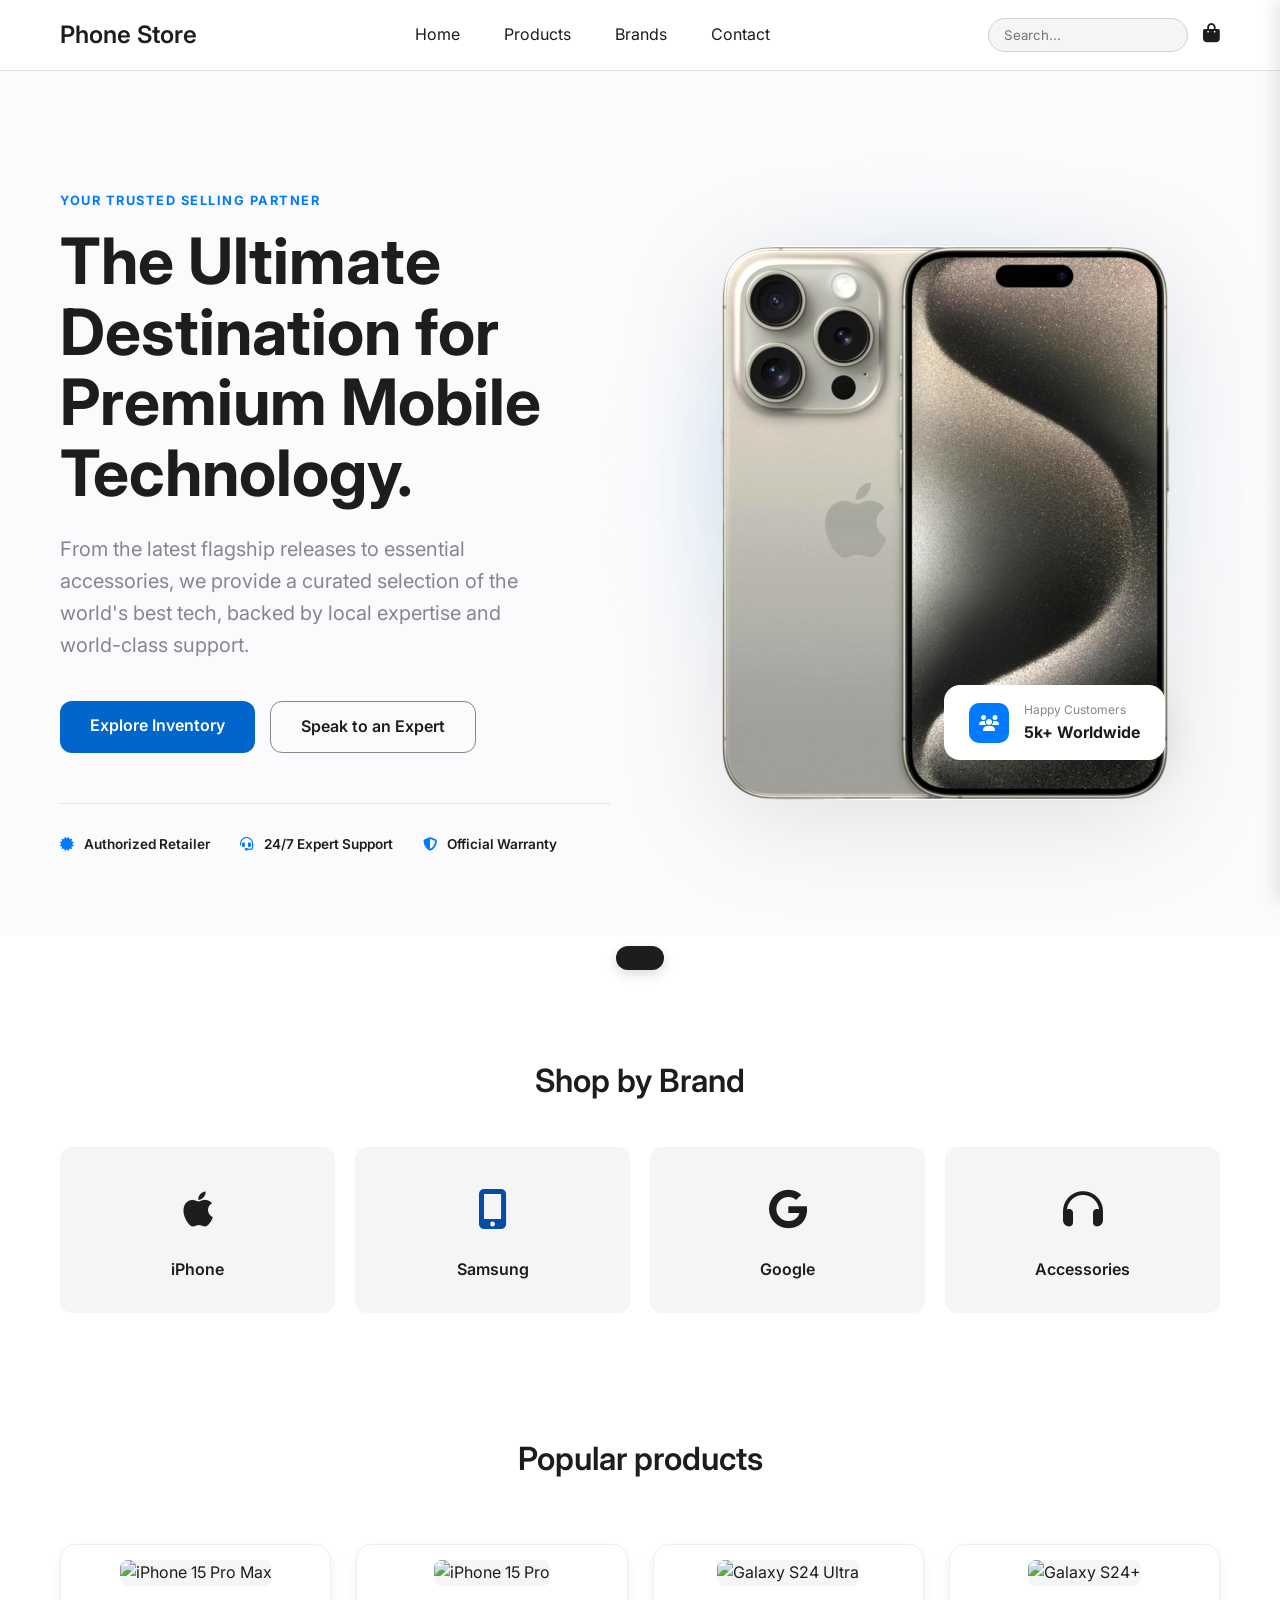
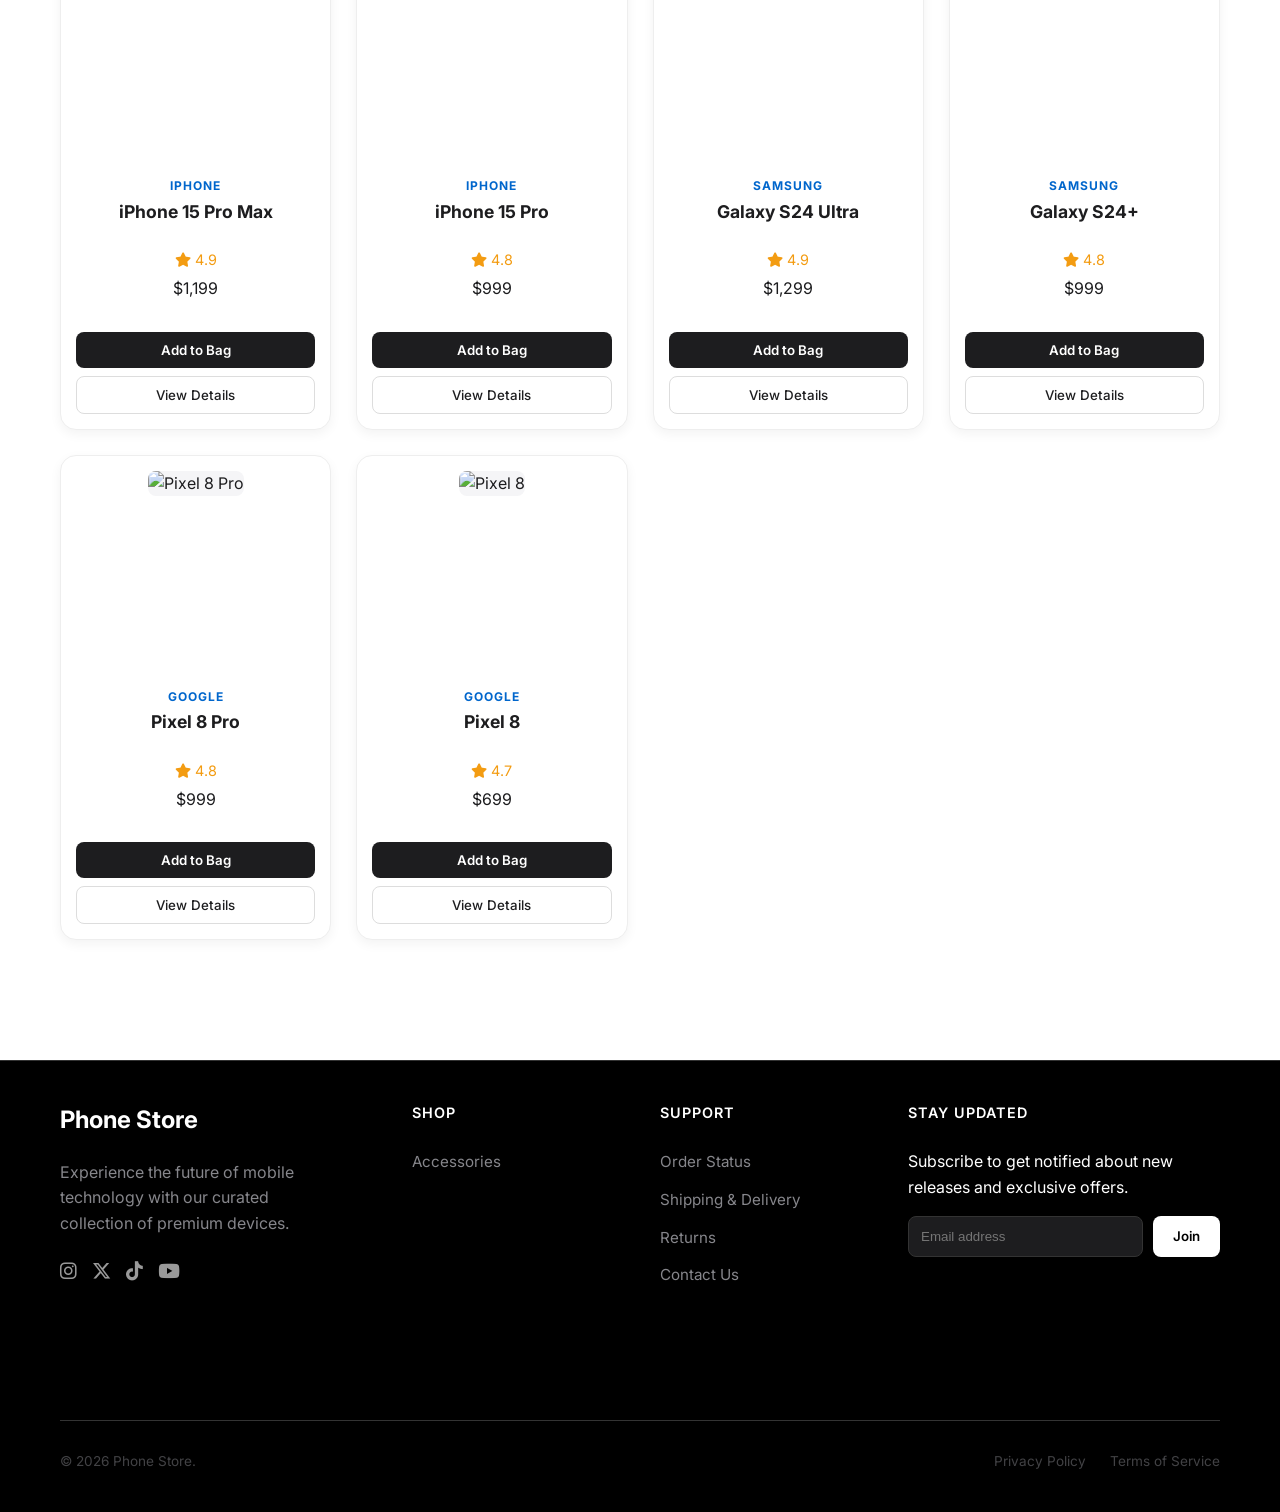
==== index.html @ 2d751ac6 "Add files via upload" ====
<!DOCTYPE html>
<html lang="en">
<head>
    <meta charset="UTF-8">
    <meta name="viewport" content="width=device-width, initial-scale=1.0">
    <title>Phone Store | Premium Mobile Store</title>
    <link href="https://fonts.googleapis.com/css2?family=Inter:wght@400;600&display=swap" rel="stylesheet">
    <link rel="stylesheet" href="https://cdnjs.cloudflare.com/ajax/libs/font-awesome/6.4.0/css/all.min.css">
    <link rel="stylesheet" href="style.css">
</head>
<body>

<nav class="navbar">
    <div class="nav-container">
        <h1 class="logo" onclick="window.location.href='index.html'" style="cursor:pointer;">Phone Store</h1>
        
        <div class="nav-links-wrapper" id="navLinks">
            <a href="index.html">Home</a>
            <a href="catalog.html">Products</a>
            <a href="#brands-section">Brands</a>
				<a href="contact.html">Contact</a>
        </div>

        <div class="nav-icons" style="display: flex; align-items: center; gap: 15px;">
            <div class="search-container">
                <input type="text" placeholder="Search..." onkeyup="handleLiveSearch(this.value)">
                <div id="searchDropdown" class="search-dropdown"></div>
            </div>
            
            <div class="nav-icons" style="display: flex; align-items: center; gap: 15px;">
    <div class="cart-icon" onclick="toggleCart()" style="cursor: pointer; position: relative;">
        <i class="fa-solid fa-bag-shopping" style="font-size: 1.2rem;"></i>
        <span id="cart-count" class="badge">0</span>
    </div>

    <div class="menu-toggle" onclick="toggleMobileMenu()" style="cursor: pointer;">
        <i class="fa-solid fa-bars" style="font-size: 1.2rem;"></i>
    </div>
</div>
        </div>
    </div>
</nav>

    <header class="hero">
    <div class="container hero-wrapper">
        <div class="hero-content">
            <span class="hero-tag">Your Trusted Selling Partner</span>
            <h1>The Ultimate Destination for Premium Mobile Technology.</h1>
            <p>From the latest flagship releases to essential accessories, we provide a curated selection of the world's best tech, backed by local expertise and world-class support.</p>
            
            <div class="hero-btns">
                <a href="catalog.html" class="btn btn-blue">Explore Inventory</a>
                <a href="contact.html" class="btn btn-outline">Speak to an Expert</a>
            </div>

            <div class="hero-stats">
                <div class="stat-item">
                    <i class="fa-solid fa-certificate"></i>
                    <span>Authorized Retailer</span>
                </div>
                <div class="stat-item">
                    <i class="fa-solid fa-headset"></i>
                    <span>24/7 Expert Support</span>
                </div>
                <div class="stat-item">
                    <i class="fa-solid fa-shield-halved"></i>
                    <span>Official Warranty</span>
                </div>
            </div>
        </div>

        <div class="hero-image">
            <div class="image-bg-blob"></div>
           <img src="slazzer-preview-hz7qc.png" alt="Premium Tech Store Experience" style="border-radius:34px">
            
            <div class="floating-card">
                <div class="card-icon"><i class="fa-solid fa-users"></i></div>
                <div>
                    <p class="card-label">Happy Customers</p>
                    <p class="card-val">5k+ Worldwide</p>
                </div>
            </div>
        </div>
    </div>
</header>

<section class="brands-section" id="brands-section">
    <div class="container">
        <h2 class="section-title">Shop by Brand</h2>
        <div class="brand-grid">
            <div class="brand-card" onclick="filterByBrand('iPhone')">
                <div class="brand-logo">
                    <i class="fa-brands fa-apple"></i>
                </div>
                <span>iPhone</span>
            </div>

            <div class="brand-card" onclick="filterByBrand('Samsung')">
                <div class="brand-logo">
                    <i class="fa-solid fa-mobile-screen-button" style="color: #034ea2;"></i>
                </div>
                <span>Samsung</span>
            </div>

            <div class="brand-card" onclick="filterByBrand('Google')">
                <div class="brand-logo">
                    <i class="fa-brands fa-google"></i>
                </div>
                <span>Google</span>
            </div>

            <div class="brand-card" onclick="filterByBrand('Wearable')">
    <div class="brand-logo">
        <i class="fa-solid fa-headphones"></i>
    </div>
    <span>Accessories</span>
</div>
        </div>
    </div>
</section>
    

<section id="catalog" class="best-sellers container">
    <h2 class="section-title">Popular products</h2>
    
    <!--<div class="filter-bar" style="display: flex; gap: 20px; margin-bottom: 40px; align-items: center; justify-content: center; flex-wrap: wrap;">
        <select id="brandSelect" onchange="runAllFilters()" style="padding: 10px; border-radius: 8px;">
            <option value="All">All Brands</option>
            <option value="iPhone">iPhone</option>
            <option value="Samsung">Samsung</option>
            <option value="Google">Google</option>
            <option value="Wearable">Wearables</option>
        </select>
        
        <div class="filter-section" style="padding: 20px; background: var(--secondary-bg); border-radius: var(--border-radius); margin-bottom: 40px;">
    <h3 style="margin-bottom: 15px;">Filter by Price</h3>
    <div style="display: flex; align-items: center; gap: 20px;">
        <input type="range" id="priceRange" min="300" max="1600" value="1600" step="50" 
               style="flex: 1; cursor: pointer;" 
               oninput="filterByPrice(this.value)">
        <span style="font-weight: 600; min-width: 80px;">Max: $<span id="priceValue">1600</span></span>
    </div>
</div>-->	
    </div>

    <div class="product-grid" id="product-grid">
        </div>
</section>

    <!--<section class="promo-banner">
        <div class="container">
            <h2>Holiday Flash Sale</h2>
            <p>Get 50% off PixelGrid Buds with any phone purchase.</p>
            <div class="countdown" id="timer">
                <div class="time-box"><span id="days">00</span><p>Days</p></div>
                <div class="time-box"><span id="hours">00</span><p>Hours</p></div>
                <div class="time-box"><span id="mins">00</span><p>Mins</p></div>
                <div class="time-box"><span id="secs">00</span><p>Secs</p></div>
            </div>
            <button class="btn btn-white">Shop Deals</button>
        </div>
    </section>

    <section class="testimonials container">
        <h2 class="section-title">What Our Customers Say</h2>
        <div class="testimonial-grid">
            <div class="test-card">
                <div class="stars"><i class="fa-solid fa-star"></i><i class="fa-solid fa-star"></i><i class="fa-solid fa-star"></i><i class="fa-solid fa-star"></i><i class="fa-solid fa-star"></i></div>
                <p class="quote">"The PixelGrid Pro X has the best camera I've ever used. Unbelievable battery life."</p>
                <p class="author">- Sarah J.</p>
            </div>
            <div class="test-card">
                <div class="stars"><i class="fa-solid fa-star"></i><i class="fa-solid fa-star"></i><i class="fa-solid fa-star"></i><i class="fa-solid fa-star"></i><i class="fa-solid fa-star"></i></div>
                <p class="quote">"Fast shipping and the 2-year warranty gives me total peace of mind."</p>
                <p class="author">- Michael R.</p>
            </div>
            <div class="test-card">
                <div class="stars"><i class="fa-solid fa-star"></i><i class="fa-solid fa-star"></i><i class="fa-solid fa-star"></i><i class="fa-solid fa-star"></i><i class="fa-solid fa-star"></i></div>
                <p class="quote">"Great customer service. They helped me pick the right model for my needs."</p>
                <p class="author">- Elena W.</p>
            </div>
        </div>
    </section>-->

  <footer class="footer">
    <div class="container">
        <div class="footer-grid">
            <div class="footer-col brand-col">
                <h2 class="footer-logo">Phone Store</h2>
                <p>Experience the future of mobile technology with our curated collection of premium devices.</p>
                <div class="social-links">
                    <a href="#"><i class="fa-brands fa-instagram"></i></a>
                    <a href="#"><i class="fa-brands fa-x-twitter"></i></a>
                    <a href="#"><i class="fa-brands fa-tiktok"></i></a>
                    <a href="#"><i class="fa-brands fa-youtube"></i></a>
                </div>
            </div>

            <div class="footer-col">
                <h4>Shop</h4>
                <ul>
                    <li><a href="catalog.html?brand=Wearable">Accessories</a></li>
                </ul>
            </div>

            <div class="footer-col">
                <h4>Support</h4>
                <ul>
                    <li><a href="#">Order Status</a></li>
                    <li><a href="#">Shipping & Delivery</a></li>
                    <li><a href="#">Returns</a></li>
                    <li><a href="contact.html">Contact Us</a></li>
                </ul>
            </div>

            <div class="footer-col newsletter-col">
                <h4>Stay Updated</h4>
                <p>Subscribe to get notified about new releases and exclusive offers.</p>
                <form class="newsletter-form">
                    <input type="email" placeholder="Email address" required>
                    <button type="submit">Join</button>
                </form>
            </div>
        </div>

        <div class="footer-bottom">
            <div class="footer-copy">
                &copy; 2026 Phone Store.
            </div>
            <div class="footer-legal">
                <a href="#">Privacy Policy</a>
                <a href="#">Terms of Service</a>
            </div>
        </div>
    </div>
</footer>

	 <div id="toastNotification" class="toast"></div>

	 <div id="cartSidebar" class="cart-sidebar">
    <div class="cart-header">
        <h3>Your Bag</h3>
        <button class="close-btn" onclick="toggleCart()"><i class="fa-solid fa-xmark" style="font-size: 1.2rem;"></i></button>
    </div>
    
    <div id="cartItems" class="cart-items-container">
        </div>

    <div class="cart-footer">
        <div class="cart-total">
            <span>Total:</span>
            <span id="cartTotalValue">$0.00</span>
        </div>
		  
		  
    <button onclick="clearCart()" class="clear-btn" style="">
        Clear Bag
    </button>
    
    <button class="btn-whatsapp" onclick="checkoutWhatsApp()">
        <i class="fa-brands fa-whatsapp" style="font-size: 1.2rem;"></i>
        Order via WhatsApp
    </button>
    </div>
</div>
<div id="cartOverlay" class="cart-overlay" onclick="toggleCart()"></div>
<div id="clearCartModal" class="modal-overlay">
    <div class="modal-content">
        <i class="fa-solid fa-trash-can" style="font-size: 40px; color: #ff3b30; margin-bottom: 15px;"></i>
        <h3>Empty your bag?</h3>
        <p>This will remove all items from your current selection.</p>
        <div class="modal-btns">
            <button class="btn-cancel" onclick="closeClearModal()">Cancel</button>
            <button class="btn-confirm-delete" onclick="executeClearCart()">Clear Bag</button>
        </div>
    </div>
</div>
    <script src="script.js"></script>
</body>
</html>
---- style.css ----
/* General Reset */
* {
    margin: 0;
    padding: 0;
    box-sizing: border-box;
}

:root {
    --primary-bg: #FFFFFF;
    --secondary-bg: #F5F5F7;
    --text-primary: #1D1D1F;
    --text-secondary: #86868B;
    --accent: #0066CC;
    --border-radius: 12px;
}

body {
    font-family: 'Inter', sans-serif;
    color: var(--text-primary);
    background-color: var(--primary-bg);
    line-height: 1.6;
}

body > .badge, 
body > #cart-count {
    display: none !important;
}

/* This class will be added to the body via JavaScript */
body.no-scroll {
    overflow: hidden;
    height: 100vh;
}

.container {
    max-width: 1200px;
    margin: 0 auto;
    padding: 0 20px;
}

/* Navigation */
.navbar {
    background: var(--primary-bg);
    border-bottom: 1px solid #e1e1e1;
    position: sticky;
    top: 0;
    z-index: 2000;
}

.nav-container {
    display: flex;
    justify-content: space-between;
    align-items: center;
    height: 70px;
    max-width: 1200px;
    margin: 0 auto;
    padding: 0 20px;
}

.logo {
    font-size: 24px;
    font-weight: 600;
    text-decoration: none;
    color: var(--text-primary);
}

.nav-links {
    display: flex;
    list-style: none;
    gap: 30px;
}

.nav-links a {
    text-decoration: none;
    color: var(--text-primary);
    font-weight: 400;
    font-size: 14px;
    transition: color 0.3s;
}

.nav-links a:hover {
    color: var(--accent);
}

.nav-icons {
    display: flex;
    gap: 20px;
    align-items: center;
}

.nav-icons i {
    font-size: 18px;
    color: var(--text-primary);
}

.hamburger {
    display: none;
    cursor: pointer;
}

.hamburger span {
    display: block;
    width: 25px;
    height: 3px;
    background: var(--text-primary);
    margin: 5px;
}

/* Hero Section */
.hero {
    background-color: var(--secondary-bg);
    padding: 100px 0;
}

.hero-wrapper {
    display: flex;
    align-items: center;
    gap: 50px;
}

.hero-content h1 {
    font-size: 56px;
    line-height: 1.1;
    margin-bottom: 15px;
}

.hero-content h2 {
    font-size: 24px;
    font-weight: 400;
    color: var(--text-secondary);
    margin-bottom: 30px;
}

.hero-btns {
    display: flex;
    gap: 15px;
}

.btn {
    padding: 12px 30px;
    border-radius: var(--border-radius);
    font-weight: 600;
    cursor: pointer;
    transition: 0.3s;
    font-size: 16px;
	 font-family: 'Inter', sans-serif;	
}

.btn-blue {
    background: var(--accent);
    color: #fff;
    border: none;
}

.btn-outline {
    background: transparent;
    border: 1px solid var(--text-secondary);
    color: var(--text-primary);
}

.btn:hover {
    transform: scale(1.03);
}

.hero-image img {
    width: 100%;
    max-width: 500px;
}

/* Trust Bar */
.trust-bar {
    background: var(--secondary-bg);
    padding: 40px 0;
    border-top: 1px solid #e1e1e1;
}

.trust-grid {
    display: grid;
    grid-template-columns: repeat(3, 1fr);
    gap: 20px;
}

.badge {
    display: flex;
    align-items: center;
    gap: 15px;
}

.badge i {
    font-size: 24px;
    color: var(--accent);
}

.badge h3 { font-size: 16px; }
.badge p { font-size: 14px; color: var(--text-secondary); }

/* Categories */
.section-title {
    text-align: center;
    font-size: 32px;
    margin: 60px 0 40px;
}

.category-grid {
    display: grid;
    grid-template-columns: repeat(4, 1fr);
    gap: 20px;
}

.cat-card {
    text-align: center;
    cursor: pointer;
    transition: 0.3s;
}

.cat-img {
    background: var(--secondary-bg);
    height: 120px;
    display: flex;
    align-items: center;
    justify-content: center;
    border-radius: var(--border-radius);
    margin-bottom: 10px;
}

.cat-img i { font-size: 40px; color: var(--text-primary); }

.cat-card:hover { transform: translateY(-5px); }

/* Products */
.product-grid {
    display: grid;
    grid-template-columns: repeat(4, 1fr);
    gap: 25px;
    margin-bottom: 80px;
}

.product-card {
    background: #fff;
    padding: 20px;
    border-radius: var(--border-radius);
    box-shadow: 0 4px 20px rgba(0,0,0,0.05);
    text-align: center;
    transition: 0.3s;
}

.product-card:hover { box-shadow: 0 10px 30px rgba(0,0,0,0.1); }

.product-card img {
    width: 100%;
    border-radius: 8px;
    margin-bottom: 15px;
}

.rating { color: #FFCC00; font-size: 12px; margin-bottom: 5px; }
.rating span { color: var(--text-secondary); margin-left: 5px; }

.price { font-weight: 600; margin-bottom: 15px; }

.btn-add {
    width: 100%;
    padding: 10px;
    border-radius: var(--border-radius);
    background: transparent;
    border: 1px solid var(--accent);
    color: var(--accent);
    font-weight: 600;
    cursor: pointer;
    transition: 0.3s;
	 font-family: 'Inter', sans-serif;
}

.btn-add:hover { background: var(--accent); color: #fff; }

/* Promo Banner */
.promo-banner {
    background: var(--accent);
    color: #fff;
    text-align: center;
    padding: 80px 0;
}

.countdown {
    display: flex;
    justify-content: center;
    gap: 20px;
    margin: 30px 0;
}

.time-box {
    background: #000;
    padding: 15px;
    border-radius: 8px;
    min-width: 80px;
}

.time-box span { font-size: 24px; font-weight: 600; display: block; }
.time-box p { font-size: 12px; text-transform: uppercase; opacity: 0.7; }

.btn-white {
    background: #fff;
    color: var(--accent);
    border: none;
}

/* Testimonials */
.testimonial-grid {
    display: grid;
    grid-template-columns: repeat(3, 1fr);
    gap: 20px;
    margin-bottom: 80px;
}

.test-card {
    background: var(--secondary-bg);
    padding: 30px;
    border-radius: var(--border-radius);
}

.quote { font-style: italic; margin: 15px 0; }
.author { font-weight: 600; }

/* Footer */
.footer {
    background: var(--text-primary);
    color: #fff;
    padding: 80px 0 40px;
}

.footer-grid {
    display: grid;
    grid-template-columns: repeat(4, 1fr);
    gap: 40px;
    padding-bottom: 60px;
}

.footer-col h4 { margin-bottom: 20px; }
.footer-col ul { list-style: none; }
.footer-col ul li { margin-bottom: 10px; }
.footer-col ul li a { color: var(--text-secondary); text-decoration: none; transition: 0.3s; }
.footer-col ul li a:hover { color: #fff; }

.socials { display: flex; gap: 15px; margin-top: 20px; }
.socials i { font-size: 20px; }

.input-group { display: flex; }
.input-group input {
    padding: 10px;
    border: none;
    border-radius: 6px 0 0 6px;
    outline: none;
    width: 100%;
}

.input-group button {
    background: var(--accent);
    color: #fff;
    border: none;
    padding: 10px 15px;
    border-radius: 0 6px 6px 0;
    cursor: pointer;
	     font-family: 'Inter', sans-serif;
}

.copyright {
    text-align: center;
    border-top: 1px solid #333;
    padding-top: 20px;
    color: var(--text-secondary);
    font-size: 14px;
}

/* Chat Widget */
.chat-widget {
    position: fixed;
    bottom: 30px;
    right: 30px;
    width: 60px;
    height: 60px;
    background: var(--accent);
    border-radius: 50%;
    display: flex;
    justify-content: center;
    align-items: center;
    color: #fff;
    font-size: 24px;
    box-shadow: 0 5px 15px rgba(0,102,204,0.3);
    cursor: pointer;
    z-index: 1001;
}

/* Responsiveness */
@media (max-width: 992px) {
    .hero-wrapper { flex-direction: column; text-align: center; }
    .hero-btns { justify-content: center; }
    .product-grid, .category-grid { grid-template-columns: repeat(2, 1fr); }
    .footer-grid { grid-template-columns: repeat(2, 1fr); }
}

@media (max-width: 768px) {
    .nav-links {
        display: none; /* In production, you'd toggle a class here */
        position: absolute;
        top: 70px;
        left: 0;
        width: 100%;
        background: #fff;
        flex-direction: column;
        padding: 20px;
        border-bottom: 1px solid #e1e1e1;
    }
    .nav-links.active { display: flex; }
    .hamburger { display: block; }
    .trust-grid, .testimonial-grid { grid-template-columns: 1fr; }
}

@media (max-width: 480px) {
    .hero-content h1 { font-size: 36px; }
    .product-grid, .category-grid { grid-template-columns: 1fr; }
    .footer-grid { grid-template-columns: 1fr; }
}

/* Ensure the grid expands for 40 items */
.product-grid {
    display: grid;
    grid-template-columns: repeat(auto-fill, minmax(250px, 1fr));
    gap: 30px;
    transition: all 0.4s ease;
}

/* Make sure images in dynamic cards fit perfectly */
.product-card img {
    height: 220px;
    object-fit: contain;
    background: var(--secondary-bg);
    margin-bottom: 15px;
}

.search-container input {
    padding: 8px 15px;
    border-radius: 20px;
    border: 1px solid #d2d2d7;
    background: #f5f5f7;
    width: 200px;
    transition: width 0.3s ease;
    font-family: 'Inter', sans-serif;
}

.search-container input:focus {
    width: 280px;
    outline: none;
    border-color: var(--accent);
}

.search-results-dropdown {
    position: absolute;
    top: 100%;
    left: 0;
    width: 100%;
    background: white;
    border-radius: 8px;
    box-shadow: 0 10px 25px rgba(0,0,0,0.1);
    z-index: 1000;
    max-height: 400px;
    overflow-y: auto;
    display: none; /* Hidden by default */
}

.dropdown-item {
    padding: 10px 15px;
    display: flex;
    align-items: center;
    gap: 10px;
    cursor: pointer;
    border-bottom: 1px solid #f5f5f7;
}

.dropdown-item:hover {
    background: #f5f5f7;
}

.product-grid {
    display: grid;
    grid-template-columns: repeat(auto-fill, minmax(280px, 1fr));
    gap: 30px;
}

/* Ensure the cards look premium */
.product-card {
    background: white;
    border-radius: 12px;
    padding: 20px;
    box-shadow: 0 4px 12px rgba(0,0,0,0.05);
    transition: transform 0.3s ease;
}

.product-card:hover {
    transform: translateY(-5px);
}

.nav-links {
    display: flex;
    list-style: none;
    gap: 20px;
    margin: 0 20px;
}

.nav-links li a {
    text-decoration: none;
    color: var(--text-primary);
    font-weight: 500;
    transition: color 0.3s ease;
}

.nav-links li a:hover {
    color: var(--accent);
}

/* Ensure the container stays aligned */
.nav-container {
    display: flex;
    justify-content: space-between;
    align-items: center;
    max-width: 1200px;
    margin: 0 auto;
    padding: 0 20px;
    height: 70px;
}

.breadcrumbs a:hover {
    color: var(--accent) !important;
    text-decoration: underline !important;
}

/* Optional: Add a subtle animation to the breadcrumb as it loads */
.breadcrumb-container {
    animation: fadeIn 0.5s ease-in;
}

@keyframes fadeIn {
    from { opacity: 0; }
    to { opacity: 1; }
}

.dropdown-item img {
    width: 40px;
    height: 40px;
    object-fit: contain;
}

@media (max-width: 768px) {
    .product-detail-wrapper {
        grid-template-columns: 1fr !important;
        gap: 30px !important;
    }
    #productName {
        font-size: 32px !important;
    }
}

/* Forces the cart badge to be visible and correctly styled */
#cart-count {
    z-index: 10;
    min-width: 18px;
    height: 18px;
    display: flex;
    align-items: center;
    justify-content: center;
    box-shadow: 0 2px 4px rgba(0,0,0,0.2);
}

.nav-icons {
    display: flex;
    align-items: center;
}

/* Sidebar Styles */
.cart-sidebar {
    position: fixed;
    top: 0;
    right: -400px; /* Hidden by default */
    width: 400px;
    height: 100%;
    background: white;
    box-shadow: -5px 0 15px rgba(0,0,0,0.1);
    z-index: 2000;
    transition: 0.3s ease-in-out;
    display: flex;
    flex-direction: column;
}

.cart-sidebar.active {
    right: 0; /* Slide in */
}

.cart-overlay {
    position: fixed;
    top: 0;
    left: 0;
    width: 100%;
    height: 100%;
    background: rgba(0,0,0,0.5);
    display: none;
    z-index: 1999;
}

.cart-overlay.active {
    display: block;
}

@media (max-width: 480px) {
    .cart-sidebar {
        width: 100%; /* Fill the screen on mobile */
        right: -100%;
    }
}

/* Sidebar Internal Layout */
.cart-header { padding: 20px; border-bottom: 1px solid #eee; display: flex; justify-content: space-between; align-items: center; }
.cart-items-container { flex: 1; overflow-y: auto; padding: 20px; }
.cart-footer { padding: 20px; border-top: 1px solid #eee; background: #fafafa; }

.cart-item { display: flex; gap: 15px; margin-bottom: 20px; align-items: center; }
.cart-item img { width: 60px; height: 60px; object-fit: contain; border-radius: 8px; }
.cart-item-info h4 { font-size: 0.9rem; margin-bottom: 5px; }
.remove-item { color: red; font-size: 0.8rem; cursor: pointer; border: none; background: none; }

.checkout-btn {
    width: 100%;
    padding: 15px;
    background: var(--accent);
    color: white;
    border: none;
    border-radius: 8px;
    font-weight: 600;
    cursor: pointer;
    margin-top: 10px;
	 transition:0.2s;
	 font-family: 'Inter', sans-serif;
}

.checkout-btn:hover{
	 transform:scale(1.02)
}

/* Toast Notification Style */
.toast {
    position: fixed;
    bottom: 30px;
    left: 50%;
    transform: translateX(-50%) translateY(100px); /* Hidden below screen */
    background: #1d1d1f; /* Dark premium background */
    color: white;
    padding: 12px 24px;
    border-radius: 50px;
    font-weight: 500;
    box-shadow: 0 4px 12px rgba(0,0,0,0.15);
    z-index: 3000;
    transition: transform 0.4s cubic-bezier(0.175, 0.885, 0.32, 1.275);
    display: flex;
    align-items: center;
    gap: 10px;
}

.cart-item-clickable:hover h4 {
    color: var(--accent);
    text-decoration: underline;
}

.cart-item-clickable:hover img {
    opacity: 0.8;
}

/* Class to show the toast */
.toast.show {
    transform: translateX(-50%) translateY(0);
}

/* This forces the items into a responsive grid instead of a long line */
#product-grid, .product-grid {
    display: grid !important;
    grid-template-columns: repeat(auto-fill, minmax(250px, 1fr));
    gap: 25px;
    padding: 20px 0;
    width: 100%;
}

.modal-overlay {
    position: fixed;
    top: 0;
    left: 0;
    width: 100%;
    height: 100%;
    background: rgba(0, 0, 0, 0.6);
    display: none; /* Hidden by default */
    align-items: center;
    justify-content: center;
    z-index: 4000; /* Higher than sidebar */
    backdrop-filter: blur(4px);
}

.modal-overlay.active { display: flex; }

.modal-content {
    background: white;
    padding: 30px;
    border-radius: 20px;
    width: 90%;
    max-width: 400px;
    text-align: center;
    box-shadow: 0 10px 30px rgba(0,0,0,0.2);
    transform: scale(0.8);
    transition: 0.3s cubic-bezier(0.175, 0.885, 0.32, 1.275);
}

.modal-overlay.active .modal-content { transform: scale(1); }

.modal-btns {
    display: flex;
    gap: 10px;
    margin-top: 25px;
}

.btn-cancel {
    flex: 1;
    padding: 12px;
    border: none;
    background: #eee;
    border-radius: 10px;
    cursor: pointer;
    font-weight: 600;
}

.btn-confirm-delete {
    flex: 1;
    padding: 12px;
    border: none;
    background: #ff3b30;
    color: white;
    border-radius: 10px;
    cursor: pointer;
    font-weight: 600;
}

.chip {
    padding: 8px 16px;
    border: 1px solid #ddd;
    border-radius: 50px;
    font-size: 0.85rem;
    cursor: pointer;
    transition: all 0.2s ease;
    background: white;
}

.chip:hover {
    border-color: #0071e3;
}

.chip.active {
    background: #0071e3;
    color: white;
    border-color: #0071e3;
}

/* Container for the dropdown to add a custom arrow */
.option-group select {
    appearance: none; /* Removes default browser styling */
    -webkit-appearance: none;
    width: 100%;
    padding: 12px 16px;
    font-size: 1rem;
    font-family: inherit;
    color: #1d1d1f;
    background-color: #f5f5f7; /* Light gray background */
    border: 1px solid #d2d2d7;
    border-radius: 12px;
    cursor: pointer;
    background-image: url("data:image/svg+xml,%3Csvg xmlns='http://www.w3.org/2000/svg' width='12' height='12' fill='%2386868b' viewBox='0 0 16 16'%3E%3Cpath d='M7.247 11.14 2.451 5.658C1.885 5.013 2.345 4 3.204 4h9.592a1 1 0 0 1 .753 1.659l-4.796 5.48a1 1 0 0 1-1.506 0z'/%3E%3C/svg%3E");
    background-repeat: no-repeat;
    background-position: calc(100% - 16px) center;
    transition: all 0.2s ease;
}

.option-group select:hover {
    background-color: #e8e8ed;
    border-color: #86868b;
}

.option-group select:focus {
    outline: none;
    border-color: #0071e3; /* Blue border on click */
    box-shadow: 0 0 0 4px rgba(0, 113, 227, 0.1);
}

.btn-whatsapp{
	 width: 100%;
	 padding: 16px;
	 background: #25D366;
	 color: white;
	 border: none;
	 border-radius:7px;
	 font-weight: 700;
	 font-size: 1rem;
	 cursor: pointer;
	 display: flex;
	 align-items: center;
	 justify-content: center;
	 gap: 10px;
	 transition: transform 0.2s;
	 font-family: 'Inter', sans-serif;
}

.btn-whatsapp:hover{
	 transform:scale(1.02)
}

.clear-btn{
	 width: 100%;
	 background: none;
	 border: 1px solid #ff3b30;
	 color: #ff3b30;
	 padding: 10px;
	 border-radius: 8px;
	 margin: 10px 0px 10px 0px ;
	 cursor: pointer;
	 font-weight: 600;
	 transition:0.2s;
	 font-family: 'Inter', sans-serif;
}

.clear-btn:hover{
	 background:#ff3b30;
	 color:white;
}

/* Mobile View: 2 Columns */
@media (max-width: 600px) {
    #product-grid {
        display: grid;
        grid-template-columns: repeat(2, 1fr); /* Forces 2 equal columns */
        gap: 10px; /* Reduces space between cards to fit better */
        padding: 10px;
    }

    .product-card {
        padding: 10px; /* Smaller padding inside cards for mobile */
    }

    .product-card h3 {
        font-size: 0.9rem; /* Shrink text slightly so it doesn't wrap weirdly */
    }

    .btn-add {
        font-size: 0.8rem; /* Make the button text fit the smaller cards */
        padding: 8px 5px;
    }
}

/* --- Desktop Logic --- */
.menu-toggle {
    display: none; /* Hide hamburger on desktop */
    font-size: 1.5rem;
    cursor: pointer;
    margin-left: 15px;
}

/* --- Mobile Responsive Logic --- */
/* 1. Ensure the hamburger is hidden on desktop */
.menu-toggle {
    display: none;
    font-size: 1.5rem;
    cursor: pointer;
}

/* 2. Responsive Rules */
@media (max-width: 768px) {
    .menu-toggle {
        display: block; /* Show hamburger only on small screens */
    }

    /* Keep search/cart visible, but hide the text links */
    .nav-links-wrapper {
        display: none; 
        flex-direction: column;
        position: absolute;
        top: 70px; /* Adjust to match your navbar height */
        left: 0;
        width: 100%;
        background: white;
        border-bottom: 1px solid #eee;
        z-index: 1000;
    }

    /* When JavaScript adds the 'active' class, show the menu */
    .nav-links-wrapper.active {
        display: flex;
    }

    .nav-links-wrapper a {
        padding: 15px 20px;
        color: #1d1d1f;
        text-decoration: none;
        border-bottom: 1px solid #f5f5f7;
    }

	 .nav-icons {
    display: flex;
    align-items: center; /* This forces vertical centering */
    gap: 20px;
}

.menu-toggle {
    display: flex;
    align-items: center; /* Centers the icon inside its own div */
    justify-content: center;
    height: 100%;
}
}

    .nav-links-wrapper a {
        padding: 15px 20px;
        color: #1d1d1f;
        text-decoration: none;
		  transition:0.3s;
    }
.nav-links-wrapper a:hover{
	 font-weight:900
}

/* Professional Cart Badge */
.badge {
    position: absolute;
    top: -5px;      /* Moves it slightly above the bag */
    right: -8px;    /* Moves it slightly to the right of the bag */
    background-color: #0071e3; /* Apple-style Blue */
    color: white;
    font-size: 11px;
    font-weight: 700;
    min-width: 18px;
    height: 18px;
    border-radius: 50%; /* Makes it a perfect circle */
    display: flex;
    align-items: center;
    justify-content: center;
    padding: 0 4px;
    border: 2px solid #ffffff; /* Adds a clean white ring around the badge */
    box-shadow: 0 2px 4px rgba(0,0,0,0.1);
    pointer-events: none; /* Prevents the badge from interfering with clicks */
    transition: transform 0.2s ease-in-out;
}

/* Optional: Slight pop effect when items are added */
.badge.pop {
    transform: scale(1.2);
}

/* 1. Hide hamburger on Desktop */
.menu-toggle {
    display: none;
    cursor: pointer;
    font-size: 1.4rem;
}
@media (max-width: 768px) {
    .nav-links-wrapper {
        display: flex;            /* Keep it flex so links stay in a column */
        flex-direction: column;
        position: absolute;
        top: 70px;
        left: 0;
        width: 100%;
        background: white;
        z-index: 1000;
        
        /* THE ANIMATION SETUP */
        max-height: 0;            /* Start closed */
        overflow: hidden;         /* Hide text while closed */
        opacity: 0;               /* Invisible */
        transition: max-height 0.4s ease-in-out, opacity 0.3s ease;
    }

    /* This triggers when you click the hamburger */
    .nav-links-wrapper.active {
        max-height: 400px;        /* Set this higher than the total height of links */
        opacity: 1;               /* Fade in */
        border-bottom: 1px solid #eee;
    }

    .nav-links-wrapper a {
        padding: 15px 20px;
        width: 100%;
        border-bottom: 1px solid #f5f5f7;
        opacity: 0;
        transform: translateY(-10px);
        transition: all 0.3s ease;
    }

    /* Optional: Links fade in slightly after the menu drops */
    .nav-links-wrapper.active a {
        opacity: 1;
        transform: translateY(0);
    }
}



/* 1. Hide it on Desktop by default */
.menu-toggle {
    display: none; 
}

@media (max-width: 768px) {
    /* 2. Force it to show on Mobile */
    .menu-toggle {
        display: flex !important; 
        align-items: center;
        justify-content: center;
        color: #1d1d1f;
    }

    /* 3. Ensure the dropdown container is ready for the animation */
    .nav-links-wrapper {
        display: flex;
        flex-direction: column;
        position: absolute;
        top: 70px; /* Aligns right under the navbar */
        left: 0;
        width: 100%;
        background: white;
        z-index: 1000;
        
        /* Animation properties */
        max-height: 0;
        overflow: hidden;
        opacity: 0;
        transition: max-height 0.4s ease-in-out, opacity 0.3s ease;
    }

    /* 4. The 'active' class that your JS toggles */
    .nav-links-wrapper.active {
        max-height: 400px; /* Grows the height to show links */
        opacity: 1;
        border-bottom: 1px solid #eee;
    }

	 .nav-container{
	 	 display:flex;
		 flex-direction:column;
		 padding:20px;
		 height:auto;
	 }

	 .search-container input{
	 	 margin-top:10px
	 }
}

/* Ensure the overlay is COMPLETELY gone by default */
.nav-overlay {
    position: fixed;
    top: 70px;
    left: 0;
    width: 100%;
    height: 100vh;
    background: rgba(0, 0, 0, 0.4);
    z-index: 999;
    
    /* THE FIX */
    display: none; /* Physically removes it from the corner */
    opacity: 0;
    pointer-events: none;
    transition: opacity 0.3s ease;
}

/* Show it only when the menu is active */
.nav-links-wrapper.active ~ .nav-overlay {
    display: block; /* Bring it back into existence */
    opacity: 1;
    pointer-events: auto;
}

.close-btn{
	 padding:5px;
	 background:none;
	 border:none;
	 transition:0.5s
}

.close-btn:hover{
	 cursor:pointer;
	 transform:scale(1.2)
}

.menu-toggle {
    position: relative;
    z-index: 2001; /* Must be higher than nav-links-wrapper z-index */
    display: none; /* Stays hidden on desktop */
}

@media (max-width: 768px) {
    .menu-toggle {
        display: flex !important;
    }
	 .purchase-controls{
	 display:flex;
	 flex-direction:column;
	aling-items:left;
}
}

/* Contact Page Specific */
.contact-main {
    min-height: calc(100vh - 140px); /* Centers between Nav and Footer */
    display: flex;
    align-items: center;
    justify-content: center;
    background-color: var(--secondary-bg);
    padding: 40px 20px;
}

.contact-container {
    background: white;
    padding: 40px;
    border-radius: 20px;
    box-shadow: 0 10px 30px rgba(0,0,0,0.05);
    width: 100%;
    max-width: 500px;
    text-align: center;
}

.contact-container h2 {
    font-size: 2rem;
    margin-bottom: 10px;
}

.contact-container p {
    color: var(--text-secondary);
    margin-bottom: 30px;
}

.contact-form {
    text-align: left;
}

.form-group {
    margin-bottom: 20px;
}

.form-group label {
    display: block;
    font-weight: 600;
    margin-bottom: 8px;
    font-size: 0.9rem;
}

.form-group input, 
.form-group textarea {
    width: 100%;
    padding: 12px 15px;
    border: 1px solid #e1e1e1;
    border-radius: 10px;
    font-family: inherit;
    font-size: 1rem;
    transition: border-color 0.3s ease;
}

.form-group input:focus, 
.form-group textarea:focus {
    outline: none;
    border-color: var(--accent);
}

.submit-btn {
    width: 100%;
    background: var(--text-primary);
    color: white;
    padding: 15px;
    border: none;
    border-radius: 10px;
    font-weight: 600;
    cursor: pointer;
    transition:0.3s;
}

.submit-btn:hover {
    opacity: 0.9;
	 background:#25D366;
	 font-family: 'Inter', sans-serif;
}

button{
    font-family: 'Inter', sans-serif;
}

.brands-section {
    padding: 60px 0;
    background-color: var(--primary-bg);
}

.section-title {
    text-align: center;
    margin-bottom: 40px;
    font-size: 2rem;
    font-weight: 600;
}

.brand-grid {
    display: grid;
    grid-template-columns: repeat(auto-fit, minmax(150px, 1fr));
    gap: 20px;
}

.brand-card {
    background: var(--secondary-bg);
    padding: 30px;
    border-radius: var(--border-radius);
    display: flex;
    flex-direction: column;
    align-items: center;
    justify-content: center;
    cursor: pointer;
    transition: all 0.3s ease;
    border: 1px solid transparent;
}

.brand-card:hover {
    background: white;
    box-shadow: 0 10px 20px rgba(0,0,0,0.05);
    transform: translateY(-5px);
    border-color: var(--accent);
}

.brand-logo {
    font-size: 2.5rem;
    margin-bottom: 15px;
    color: var(--text-primary);
}

.brand-card span {
    font-weight: 600;
    color: var(--text-primary);
}

/* Specific styling for the Samsung SVG within the logo container */
.logo-samsung {
    display: flex;
    align-items: center;
    justify-content: center;
    padding: 0 10px; /* Gives the logo a little breathing room on the sides */
}

.logo-samsung svg {
    /* Ensure the logo never gets wider than its container */
    max-width: 100%;
    /* Keep the height auto to preserve aspect ratio */
    height: auto; 
}

/* Product Info Layout */
.brand-tag {
    color: var(--accent);
    font-size: 0.75rem;
    font-weight: 700;
    text-transform: uppercase;
    letter-spacing: 1px;
    margin-bottom: 4px;
}

.product-name {
    font-size: 1.1rem;
    margin-bottom: 8px;
    height: 2.4em; /* Keeps cards aligned even with long names */
    overflow: hidden;
}

.rating {
    font-size: 0.85rem;
    color: #ff9500; /* Star Gold */
    margin-bottom: 12px;
}

.price {
    font-size: 1.25rem;
    font-weight: 600;
    color: var(--text-primary);
}

/* The New Button */
.full-add-btn {
    width: 100%;
    padding: 12px;
    margin-top: 15px;
    background: var(--text-primary);
    color: white;
    border: none;
    border-radius: 8px;
    font-weight: 600;
    cursor: pointer;
    transition: background 0.3s ease;
}

.full-add-btn:hover {
    background: #333;
}

.product-image img {
    width: 100%;
    height: 220px;
    object-fit: cover;
    border-radius: 8px;
    margin-bottom: 10px;
}

.product-card {
    background: white;
    border-radius: 16px;
    padding: 15px;
    transition: transform 0.3s ease, box-shadow 0.3s ease;
    border: 1px solid #eee;
}

.product-card:hover {
    transform: translateY(-5px);
    box-shadow: 0 12px 24px rgba(0,0,0,0.08);
}

.product-image-box {
    width: 100%;
    height: 200px;
    overflow: hidden;
    border-radius: 12px;
    margin-bottom: 12px;
    cursor: pointer;
}

.product-image-box img {
    width: 100%;
    height: 100%;
    object-fit: cover;
}

.add-to-cart-btn {
    width: 100%;
    background-color: var(--text-primary);
    color: white;
    border: none;
    padding: 12px;
    border-radius: 10px;
    font-weight: 600;
    margin-top: 15px;
    cursor: pointer;
    transition: background 0.2s;
}

.add-to-cart-btn:hover {
    background-color: #333;
}

.brand-tag {
    color: var(--accent);
    font-weight: bold;
    font-size: 0.75rem;
    text-transform: uppercase;
}

.rating-stars {
    color: #f39c12;
    font-size: 0.9rem;
    margin: 5px 0;
}

.card-buttons {
    display: flex;
    flex-direction: column;
    gap: 8px;
    margin-top: 15px;
}

/* Primary Button (Add to Bag) */
.add-to-cart-btn {
    width: 100%;
    background-color: var(--text-primary);
    color: white;
    border: none;
    padding: 10px;
    border-radius: 8px;
    font-weight: 600;
    cursor: pointer;
    transition: opacity 0.2s;
}

/* Secondary Button (View Details) */
.view-product-btn {
    width: 100%;
    background-color: transparent;
    color: var(--text-primary);
    border: 1px solid #ddd;
    padding: 10px;
    border-radius: 8px;
    font-weight: 500;
    cursor: pointer;
    transition: all 0.2s;
}

.view-product-btn:hover {
    background-color: #f5f5f7;
    border-color: var(--text-primary);
}

.btn-whatsapp-direct{
	 padding:16px;
	 border:none;
	 border-radius:10px;
	 background:#25D366;
	 color:white;
	 font-weight:700
}

.btn-whatsapp-direct:hover{
	 cursor:pointer;
}

.brand-logo i {
    font-size: 2.5rem;
    color: var(--text-primary); /* Keeps it black to match the theme */
    transition: transform 0.3s ease;
}

.brand-card:hover .brand-logo i {
    transform: scale(1.1); /* Subtle grow effect on hover */
}

.search-container {
    position: relative; /* This keeps the dropdown attached to the bar */
    width: 100%;
    max-width: 300px;
}

.search-dropdown {
    position: absolute;
    top: 100%;
    left: 0;
    width: 100%;
    background: white;
    border: 1px solid #ddd;
    border-radius: 8px;
    box-shadow: 0 10px 25px rgba(0,0,0,0.1);
    z-index: 1000;
    display: none;
    
    /* FIX: Prevents results from going past the screen */
    max-height: 400px;
    overflow-y: auto; 
}

.dropdown-item {
    display: flex;
    align-items: center;
    gap: 12px;
    padding: 10px;
    border-bottom: 1px solid #f0f0f0;
    cursor: pointer;
    transition: background 0.2s;
}

.dropdown-item:hover {
    background-color: #f9f9f9;
}

.dropdown-item img {
    width: 40px;
    height: 40px;
    object-fit: contain;
    background: #f5f5f7;
    border-radius: 4px;
}

.footer {
    background-color: #000; /* Solid black to match your B&W theme */
    color: #fff;
    padding:40px;
    margin-top: 100px;
    border-top: 1px solid #333;
}

.footer-grid {
    display: grid;
    grid-template-columns: 1.5fr 1fr 1fr 1.5fr;
    gap: 40px;
    margin-bottom: 60px;
}

.footer-col h4 {
    color: #fff;
    font-size: 0.9rem;
    font-weight: 600;
    margin-bottom: 25px;
    text-transform: uppercase;
    letter-spacing: 1px;
}

.footer-col ul {
    list-style: none;
    padding: 0;
}

.footer-col ul li {
    margin-bottom: 12px;
}

.footer-col ul li a {
    color: #86868b; /* Apple-style grey link */
    text-decoration: none;
    font-size: 0.95rem;
    transition: color 0.3s ease;
}

.footer-col ul li a:hover {
    color: #fff;
}

.brand-col p {
    color: #86868b;
    line-height: 1.6;
    margin: 20px 0;
    max-width: 280px;
}

/* Social Icons */
.social-links {
    display: flex;
    gap: 15px;
}

.social-links a {
    color: #fff;
    font-size: 1.2rem;
    opacity: 0.6;
    transition: opacity 0.3s;
}

.social-links a:hover {
    opacity: 1;
}

/* Newsletter Form */
.newsletter-form {
    display: flex;
    gap: 10px;
    margin-top: 15px;
}

.newsletter-form input {
    flex: 1;
    background: #1d1d1f;
    border: 1px solid #333;
    padding: 12px;
    border-radius: 8px;
    color: #fff;
    outline: none;
}

.newsletter-form button {
    background: #fff;
    color: #000;
    border: none;
    padding: 0 20px;
    border-radius: 8px;
    font-weight: 600;
    cursor: pointer;
    transition: transform 0.2s;
}

.newsletter-form button:hover {
    transform: scale(1.05);
}

/* Bottom Bar */
.footer-bottom {
    border-top: 1px solid #333;
    padding-top: 30px;
    display: flex;
    justify-content: space-between;
    align-items: center;
    color: #424245;
    font-size: 0.85rem;
}

.footer-legal a {
    color: #424245;
    text-decoration: none;
    margin-left: 20px;
}

/* Responsive Footer */
@media (max-width: 992px) {
    .footer-grid {
        grid-template-columns: 1fr 1fr;
    }
}

@media (max-width: 576px) {
    .footer-grid {
        grid-template-columns: 1fr;
    }
}

.hero {
    padding: 120px 0 80px;
    background: #fbfbfd;
    overflow: hidden;
}

.hero-wrapper {
    display: grid;
    grid-template-columns: 1fr 1fr;
    align-items: center;
    gap: 60px;
}

.hero-tag {
    color: #007aff;
    font-weight: 700;
    text-transform: uppercase;
    letter-spacing: 1.5px;
    font-size: 0.8rem;
    display: block;
    margin-bottom: 15px;
}

.hero-content h1 {
    font-size: 4rem;
    line-height: 1.1;
    margin-bottom: 25px;
    color: #1d1d1f;
}

.hero-content p {
    font-size: 1.25rem;
    color: #86868b;
    margin-bottom: 40px;
    max-width: 500px;
}

/* Stats Row */
.hero-stats {
    display: flex;
    gap: 30px;
    margin-top: 50px;
    padding-top: 30px;
    border-top: 1px solid #e5e5e5;
}

.stat-item {
    display: flex;
    align-items: center;
    gap: 10px;
    font-size: 0.85rem;
    font-weight: 600;
    color: #1d1d1f;
}

.stat-item i {
    color: #007aff;
}

/* Lively Image Section */
.hero-image {
    position: relative;
    display: flex;
    justify-content: center;
}

.image-bg-blob {
    position: absolute;
    width: 500px;
    height: 500px;
    background: linear-gradient(135deg, #e0f2ff 0%, #ffffff 100%);
    border-radius: 50%;
    z-index: 1;
    filter: blur(40px);
}

.hero-image img {
    position: relative;
    z-index: 2;
    width: 100%;
    max-width: 450px;
    filter: drop-shadow(0 20px 50px rgba(0,0,0,0.1));
    animation: floatPhone 6s ease-in-out infinite;
}

/* Floating UI Element */
.floating-card {
    position: absolute;
    bottom: 40px;
    right: 10%;
    background: white;
    padding: 15px 25px;
    border-radius: 16px;
    box-shadow: 0 15px 35px rgba(0,0,0,0.1);
    display: flex;
    align-items: center;
    gap: 15px;
    z-index: 3;
}

.card-icon {
    width: 40px;
    height: 40px;
    background: #007aff;
    color: white;
    border-radius: 10px;
    display: flex;
    align-items: center;
    justify-content: center;
}

.card-label { font-size: 0.75rem; color: #86868b; margin: 0; }
.card-val { font-size: 1rem; font-weight: 700; color: #1d1d1f; margin: 0; }

@keyframes floatPhone {
    0%, 100% { transform: translateY(0); }
    50% { transform: translateY(-20px); }
}

/* Responsive */
@media (max-width: 992px) {
    .hero-wrapper { grid-template-columns: 1fr; text-align: center; }
    .hero-content p { margin: 0 auto 40px; }
    .hero-stats { justify-content: center; }
    .hero-content h1 { font-size: 3rem; }
}

.hero-btns a{
	 text-decoration:none;
}

@media (max-width: 576px) {
    /* 1. Remove side padding from the main sections */
    .container, 
    .product-grid-section {
        padding-left: 0 !important;
        padding-right: 0 !important;
        width: 100% !important;
        max-width: 100% !important;
    }

    /* 2. Tighten the grid to the edges */
    .product-grid {
        gap: 1px; /* Creates a thin, elegant divider line between cards */
        padding: 0;
        grid-template-columns: 1fr 1fr; /* Two cards side-by-side */
    }

    /* 3. Remove border-radius on cards for a seamless edge-to-edge look */
    .product-card {
        border-radius: 0;
        border: none;
        border-bottom: 1px solid #eee;
        border-right: 1px solid #eee;
        margin: 0;
    }

    /* 4. Ensure images fill their boxes perfectly */
    .product-image-box {
        border-radius: 0;
        height: 180px; /* Uniform height for a clean grid */
    }
}
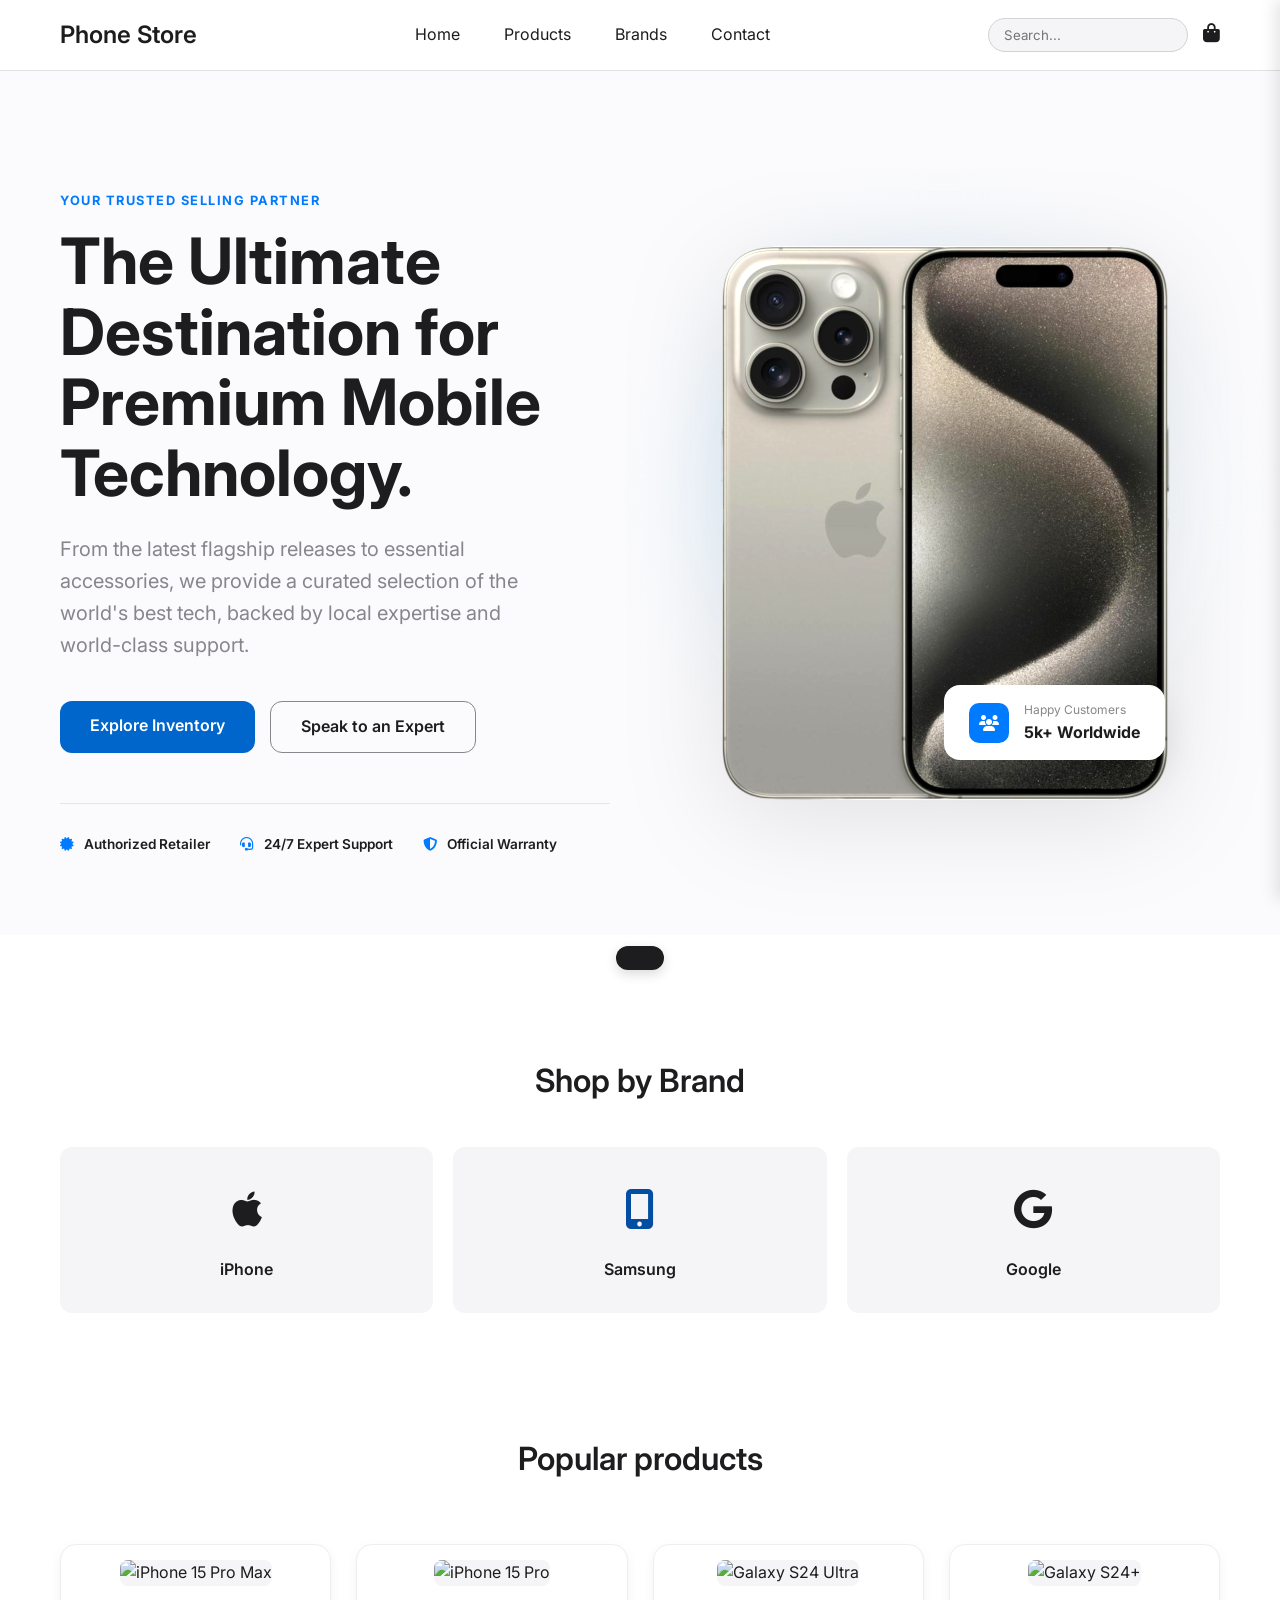
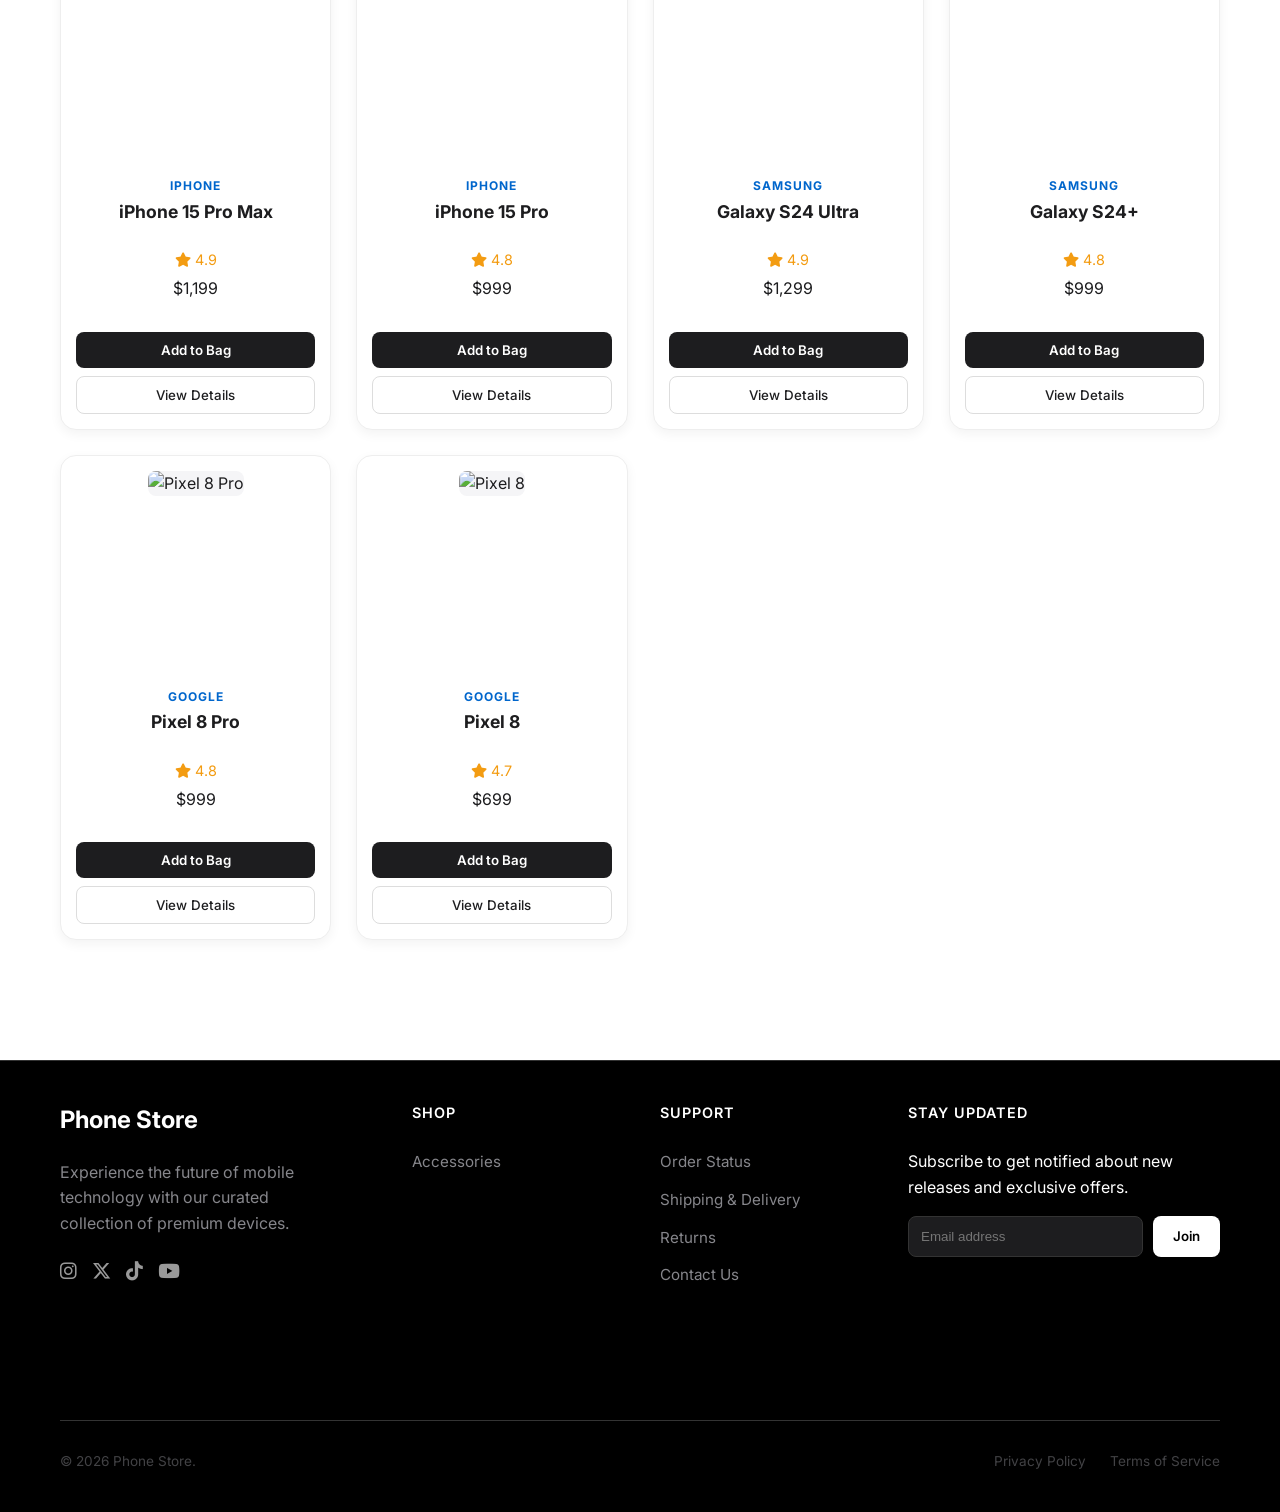
==== commit 05cebadf: "Update index.html" ====
--- a/index.html
+++ b/index.html
@@ -108,13 +108,6 @@
                 </div>
                 <span>Google</span>
             </div>
-
-            <div class="brand-card" onclick="filterByBrand('Wearable')">
-    <div class="brand-logo">
-        <i class="fa-solid fa-headphones"></i>
-    </div>
-    <span>Accessories</span>
-</div>
         </div>
     </div>
 </section>
@@ -277,4 +270,4 @@
 </div>
     <script src="script.js"></script>
 </body>
-</html>+</html>
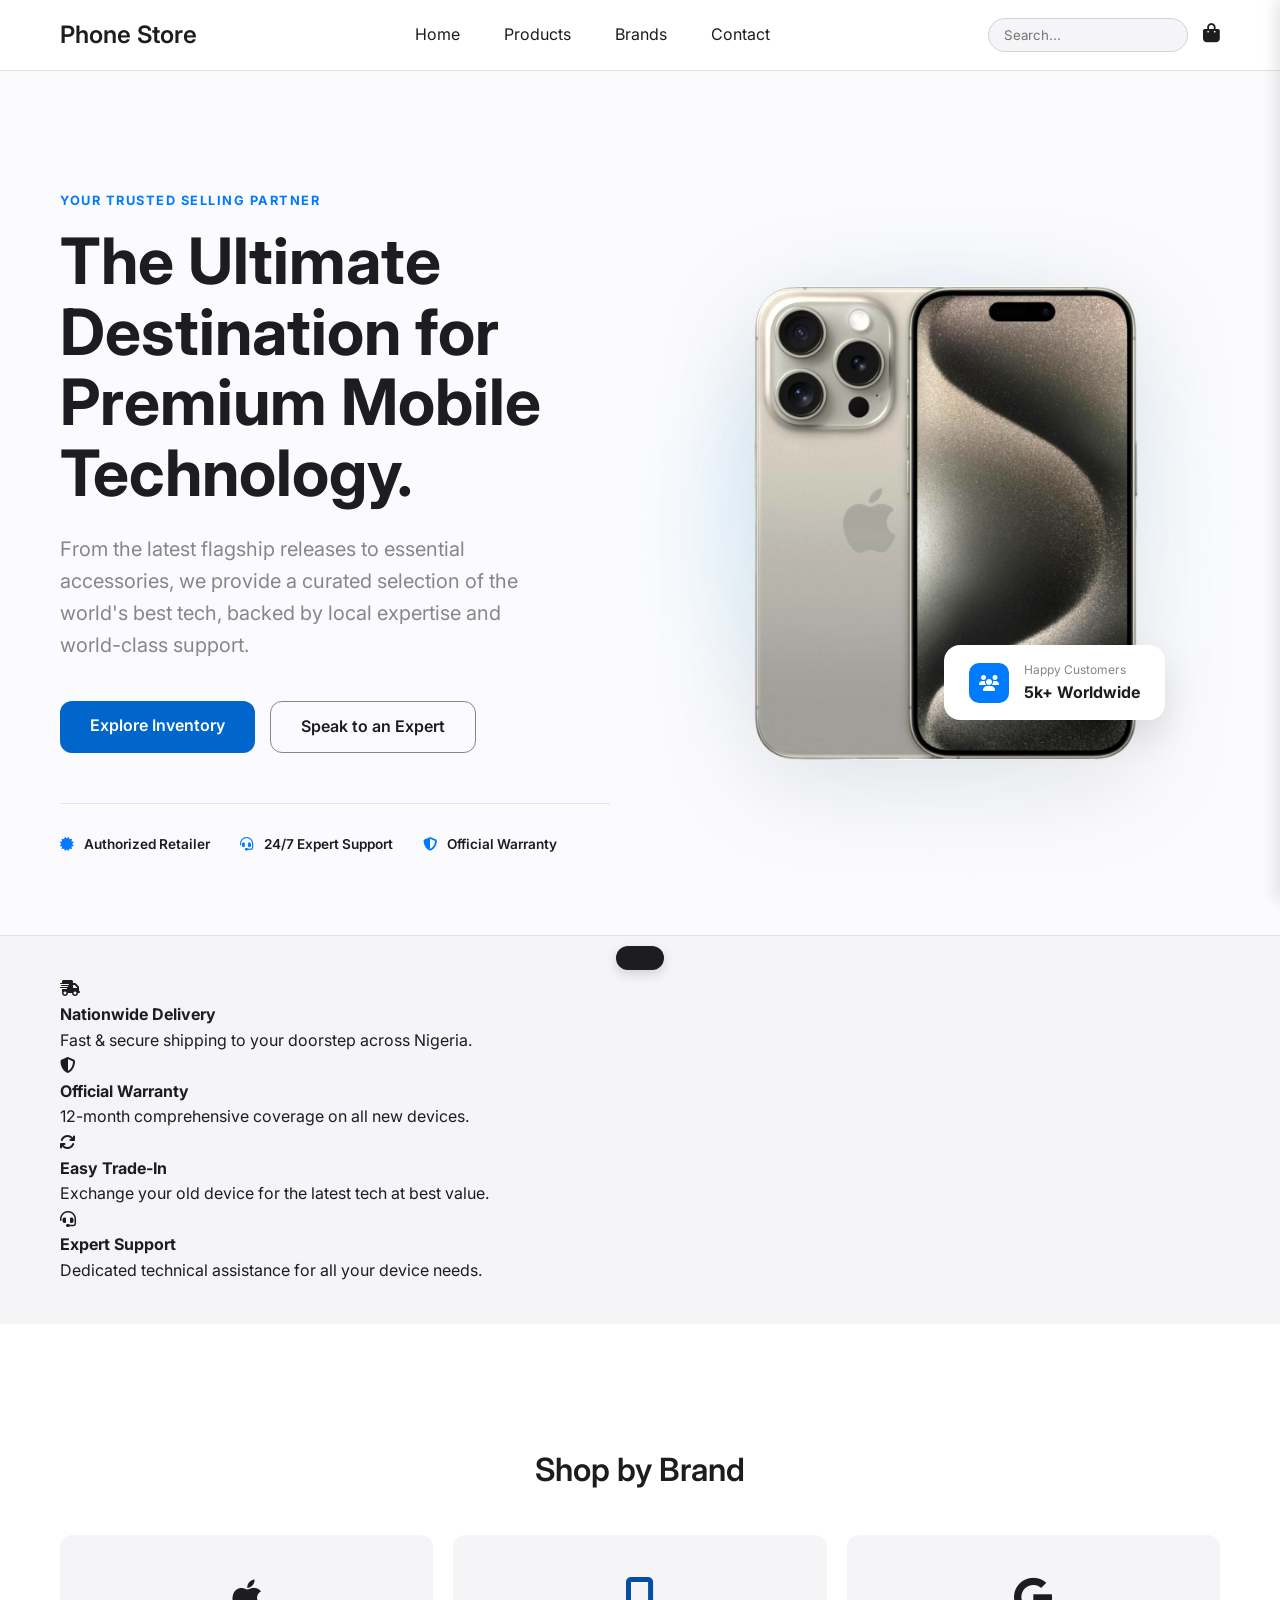
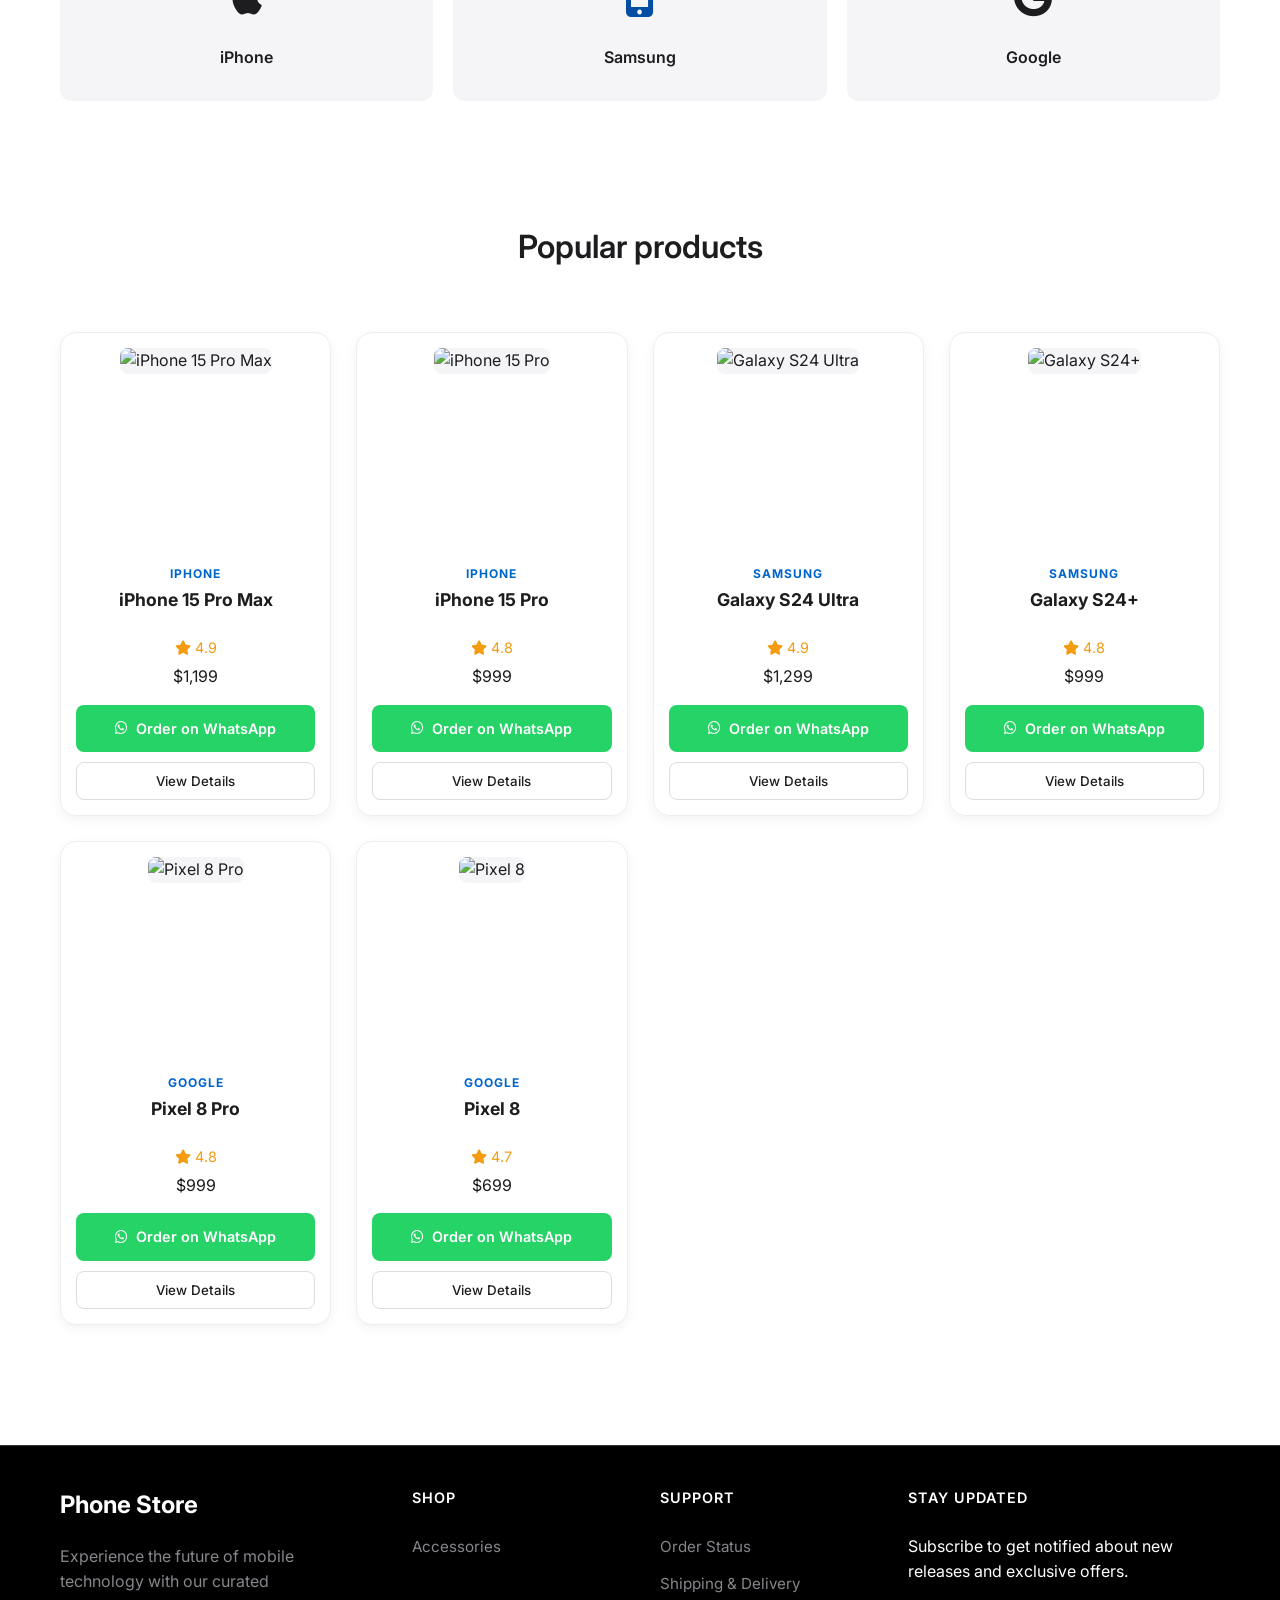
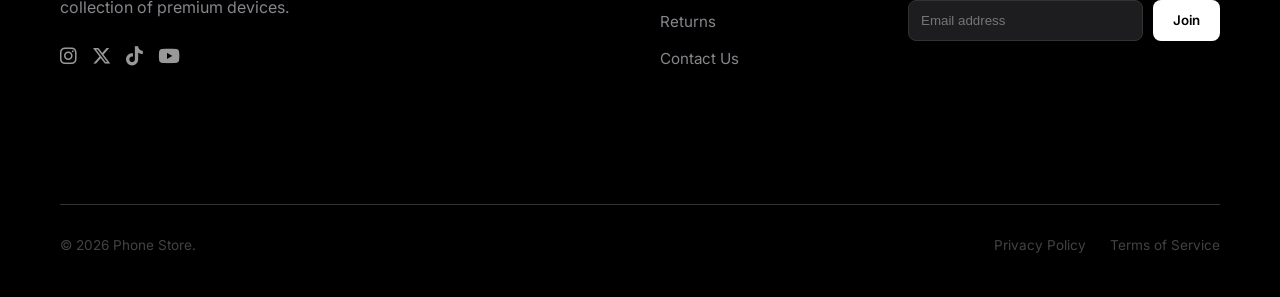
==== commit 5f745c3a: "Add trust bar section to index.html Added a trust bar section with delivery, warranty, trade-in, and" ====
--- a/index.html
+++ b/index.html
@@ -83,6 +83,50 @@
         </div>
     </div>
 </header>
+
+	<section class="trust-bar">
+    <div class="container trust-wrapper">
+        <div class="trust-item">
+            <div class="trust-icon">
+                <i class="fa-solid fa-truck-fast"></i>
+            </div>
+            <div class="trust-text">
+                <h4>Nationwide Delivery</h4>
+                <p>Fast & secure shipping to your doorstep across Nigeria.</p>
+            </div>
+        </div>
+
+        <div class="trust-item">
+            <div class="trust-icon">
+        <i class="fa-solid fa-shield-halved"></i>
+    </div>
+            <div class="trust-text">
+                <h4>Official Warranty</h4>
+                <p>12-month comprehensive coverage on all new devices.</p>
+            </div>
+        </div>
+
+        <div class="trust-item">
+            <div class="trust-icon">
+                <i class="fa-solid fa-arrows-rotate"></i>
+            </div>
+            <div class="trust-text">
+                <h4>Easy Trade-In</h4>
+                <p>Exchange your old device for the latest tech at best value.</p>
+            </div>
+        </div>
+
+        <div class="trust-item">
+            <div class="trust-icon">
+                <i class="fa-solid fa-headset"></i>
+            </div>
+            <div class="trust-text">
+                <h4>Expert Support</h4>
+                <p>Dedicated technical assistance for all your device needs.</p>
+            </div>
+        </div>
+    </div>
+</section>
 
 <section class="brands-section" id="brands-section">
     <div class="container">
--- a/style.css
+++ b/style.css
@@ -1767,3 +1767,69 @@
         height: 180px; /* Uniform height for a clean grid */
     }
 }
+
+@media (max-width: 576px) {
+    /* 1. Force the grid to be one single column */
+    #product-grid, 
+    .product-grid {
+        display: grid !important;
+        grid-template-columns: 1fr !important; /* Forces 1 item per row */
+        gap: 30px !important; /* Adds professional spacing between big cards */
+        padding: 20px !important; /* Breathing room so it's not literally touching the glass */
+        width: 100% !important;
+    }
+
+    /* 2. Make the card fill the whole width */
+    .product-card {
+        width: 100% !important;
+        max-width: 100% !important;
+        margin: 0 auto !important;
+    }
+
+    /* 3. Make the image box taller to look better in a wide card */
+    .product-image-box {
+        height: 320px !important; /* Makes the placeholder gallery look like a large poster */
+        width: 100% !important;
+    }
+
+    /* 4. Ensure the container isn't restricting the width */
+    .container {
+        padding-left: 20px !important;
+        padding-right: 20px !important;
+        width: 100% !important;
+    }
+}
+
+.hero-image img{
+	 width:70%
+}
+.card-buttons {
+    display: flex;
+    flex-direction: column; /* Stacks buttons for a "busy" mobile look */
+    gap: 10px;
+    margin-top: 15px;
+}
+
+.btn-whatsapp {
+    background-color: #25D366;
+    color: white !important;
+    text-decoration: none;
+    display: flex;
+    align-items: center;
+    justify-content: center;
+    gap: 8px;
+    padding: 12px;
+    border-radius: 8px;
+    font-weight: 600;
+    font-size: 0.9rem;
+    transition: 0.3s;
+}
+
+.btn-whatsapp:hover {
+    background-color: #128C7E;
+    transform: translateY(-2px);
+}
+
+.btn-whatsapp:active {
+    transform: scale(0.95);
+}
